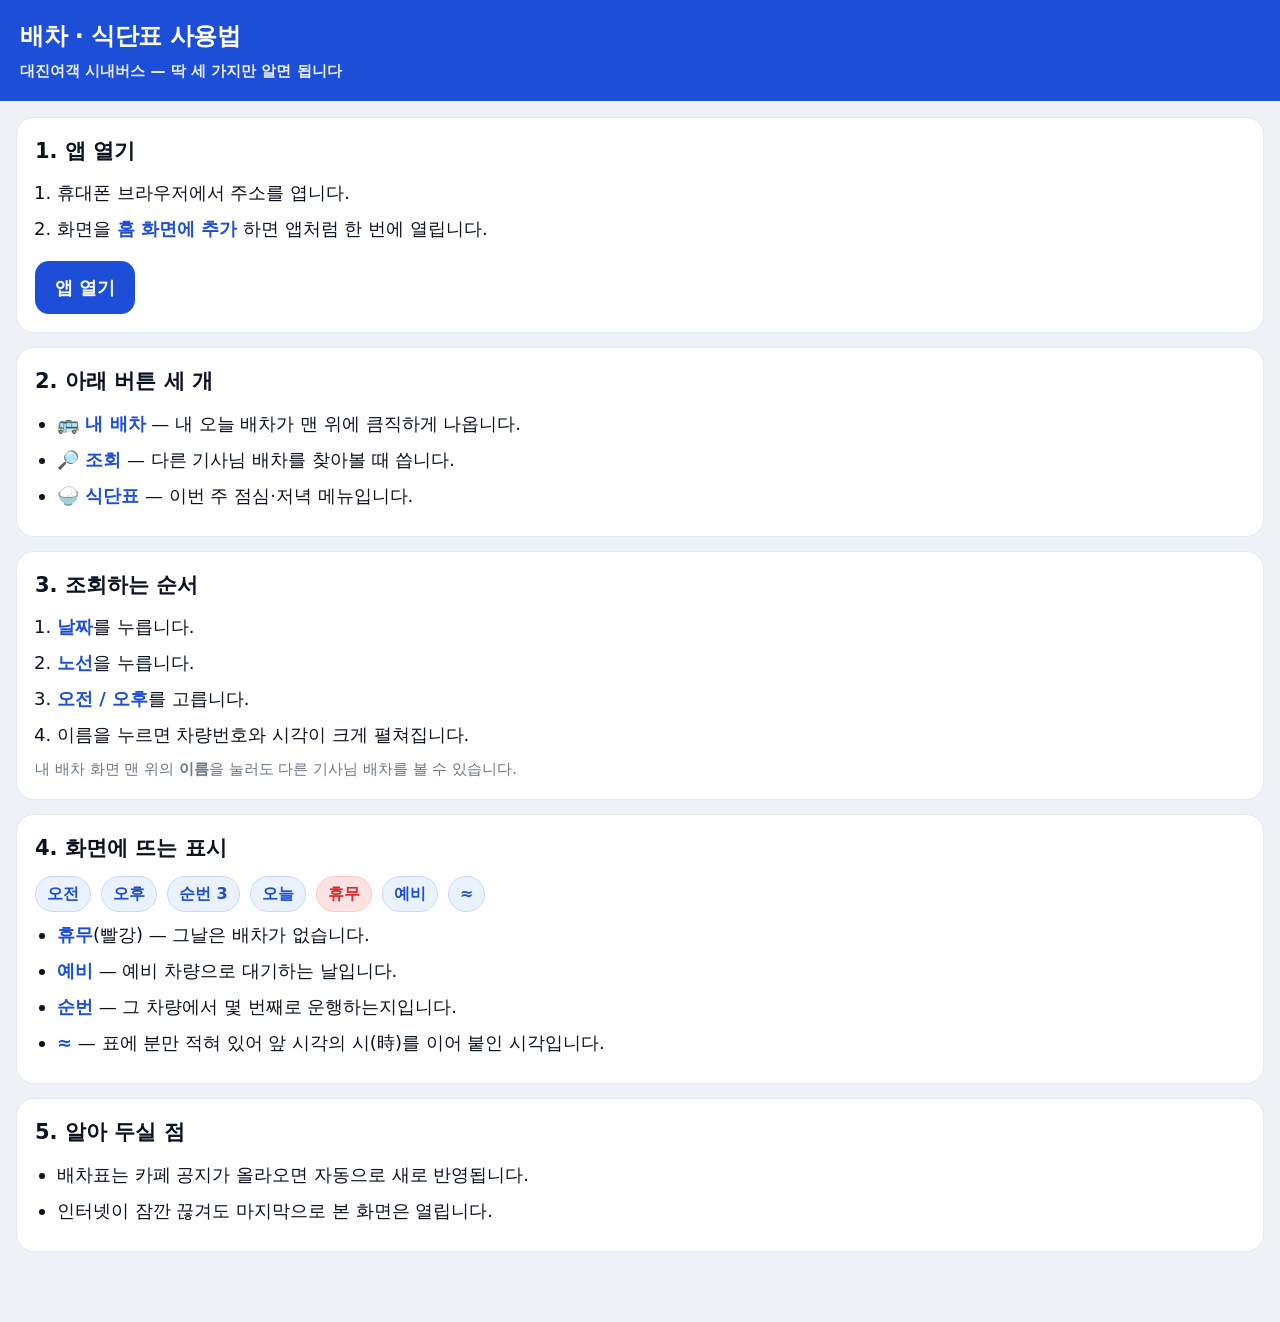
==== guide.html @ 8292a013 "사용 설명서 페이지 추가 (guide.html)" ====
<!DOCTYPE html>
<html lang="ko">
<head>
<meta charset="utf-8">
<meta name="viewport" content="width=device-width, initial-scale=1, viewport-fit=cover">
<title>사용 설명서 — 배차시간 및 식단표</title>
<meta name="theme-color" content="#1d4ed8">
<link rel="icon" href="icons/icon.svg" type="image/svg+xml">
<style>
:root{--bg:#eef1f6;--card:#fff;--line:#e4e9f2;--txt:#0b1220;--muted:#6b7688;--blue:#1d4ed8;--blue-bg:#eaf1ff;--blue-line:#c7d8ff;--red-bg:#fee2e2;--red:#dc2626}
*{box-sizing:border-box}
body{margin:0;background:var(--bg);color:var(--txt);font-family:-apple-system,BlinkMacSystemFont,"Apple SD Gothic Neo","Noto Sans KR","Malgun Gothic",system-ui,sans-serif;font-size:18px;line-height:1.5;padding-bottom:40px;-webkit-text-size-adjust:100%}
header{background:var(--blue);color:#fff;padding:calc(18px + env(safe-area-inset-top)) 20px 18px}
h1{margin:0;font-size:24px;font-weight:800;letter-spacing:-.5px}
header p{margin:6px 0 0;font-size:15px;opacity:.9;font-weight:600}
main{padding:16px}
section{background:var(--card);border:1px solid var(--line);border-radius:18px;padding:18px;margin-bottom:14px}
h2{margin:0 0 12px;font-size:21px;font-weight:800;display:flex;align-items:center;gap:8px}
ol,ul{margin:0;padding-left:22px}
li{margin:9px 0;font-size:18px}
li b{color:var(--blue)}
.badges{display:flex;flex-wrap:wrap;gap:10px;margin-top:4px}
.b{font-size:16px;font-weight:800;padding:5px 11px;border-radius:999px;background:var(--blue-bg);color:var(--blue);border:1px solid var(--blue-line);white-space:nowrap}
.b.off{background:var(--red-bg);color:var(--red);border-color:#fecaca}
.note{color:var(--muted);font-size:15px;margin:10px 0 0}
.dl{display:inline-block;background:var(--blue);color:#fff;text-decoration:none;font-weight:800;font-size:18px;padding:13px 20px;border-radius:14px;margin-top:10px}
</style>
</head>
<body>
<header>
  <h1>배차 · 식단표 사용법</h1>
  <p>대진여객 시내버스 — 딱 세 가지만 알면 됩니다</p>
</header>

<main>

<section>
  <h2>1. 앱 열기</h2>
  <ol>
    <li>휴대폰 브라우저에서 주소를 엽니다.</li>
    <li>화면을 <b>홈 화면에 추가</b> 하면 앱처럼 한 번에 열립니다.</li>
  </ol>
  <a class="dl" href="./">앱 열기</a>
</section>

<section>
  <h2>2. 아래 버튼 세 개</h2>
  <ul>
    <li><b>🚌 내 배차</b> — 내 오늘 배차가 맨 위에 큼직하게 나옵니다.</li>
    <li><b>🔎 조회</b> — 다른 기사님 배차를 찾아볼 때 씁니다.</li>
    <li><b>🍚 식단표</b> — 이번 주 점심·저녁 메뉴입니다.</li>
  </ul>
</section>

<section>
  <h2>3. 조회하는 순서</h2>
  <ol>
    <li><b>날짜</b>를 누릅니다.</li>
    <li><b>노선</b>을 누릅니다.</li>
    <li><b>오전 / 오후</b>를 고릅니다.</li>
    <li>이름을 누르면 차량번호와 시각이 크게 펼쳐집니다.</li>
  </ol>
  <p class="note">내 배차 화면 맨 위의 <b>이름</b>을 눌러도 다른 기사님 배차를 볼 수 있습니다.</p>
</section>

<section>
  <h2>4. 화면에 뜨는 표시</h2>
  <div class="badges">
    <span class="b">오전</span>
    <span class="b">오후</span>
    <span class="b">순번 3</span>
    <span class="b">오늘</span>
    <span class="b off">휴무</span>
    <span class="b">예비</span>
    <span class="b">≈</span>
  </div>
  <ul>
    <li><b>휴무</b>(빨강) — 그날은 배차가 없습니다.</li>
    <li><b>예비</b> — 예비 차량으로 대기하는 날입니다.</li>
    <li><b>순번</b> — 그 차량에서 몇 번째로 운행하는지입니다.</li>
    <li><b>≈</b> — 표에 분만 적혀 있어 앞 시각의 시(時)를 이어 붙인 시각입니다.</li>
  </ul>
</section>

<section>
  <h2>5. 알아 두실 점</h2>
  <ul>
    <li>배차표는 카페 공지가 올라오면 자동으로 새로 반영됩니다.</li>
    <li>인터넷이 잠깐 끊겨도 마지막으로 본 화면은 열립니다.</li>
  </ul>
</section>

</main>
</body>
</html>
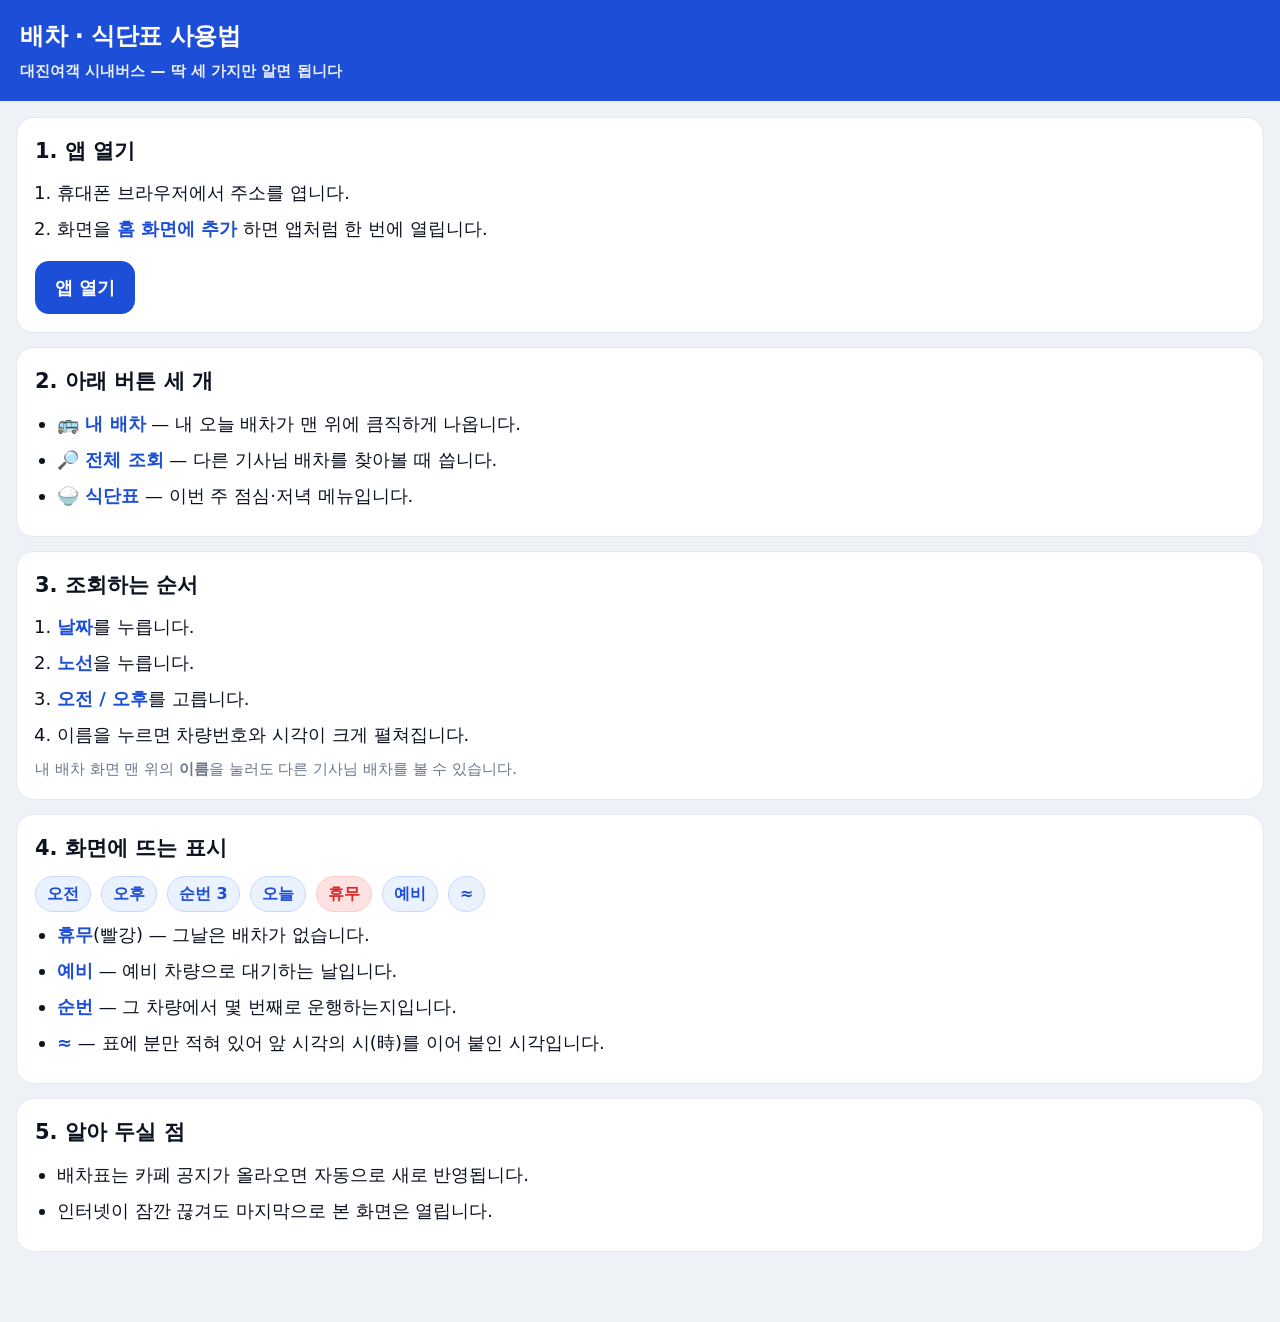
==== commit e028a55a: "배차 데이터 갱신 2026-11-18" ====
--- a/guide.html
+++ b/guide.html
@@ -47,7 +47,7 @@
   <h2>2. 아래 버튼 세 개</h2>
   <ul>
     <li><b>🚌 내 배차</b> — 내 오늘 배차가 맨 위에 큼직하게 나옵니다.</li>
-    <li><b>🔎 조회</b> — 다른 기사님 배차를 찾아볼 때 씁니다.</li>
+    <li><b>🔎 전체 조회</b> — 다른 기사님 배차를 찾아볼 때 씁니다.</li>
     <li><b>🍚 식단표</b> — 이번 주 점심·저녁 메뉴입니다.</li>
   </ul>
 </section>
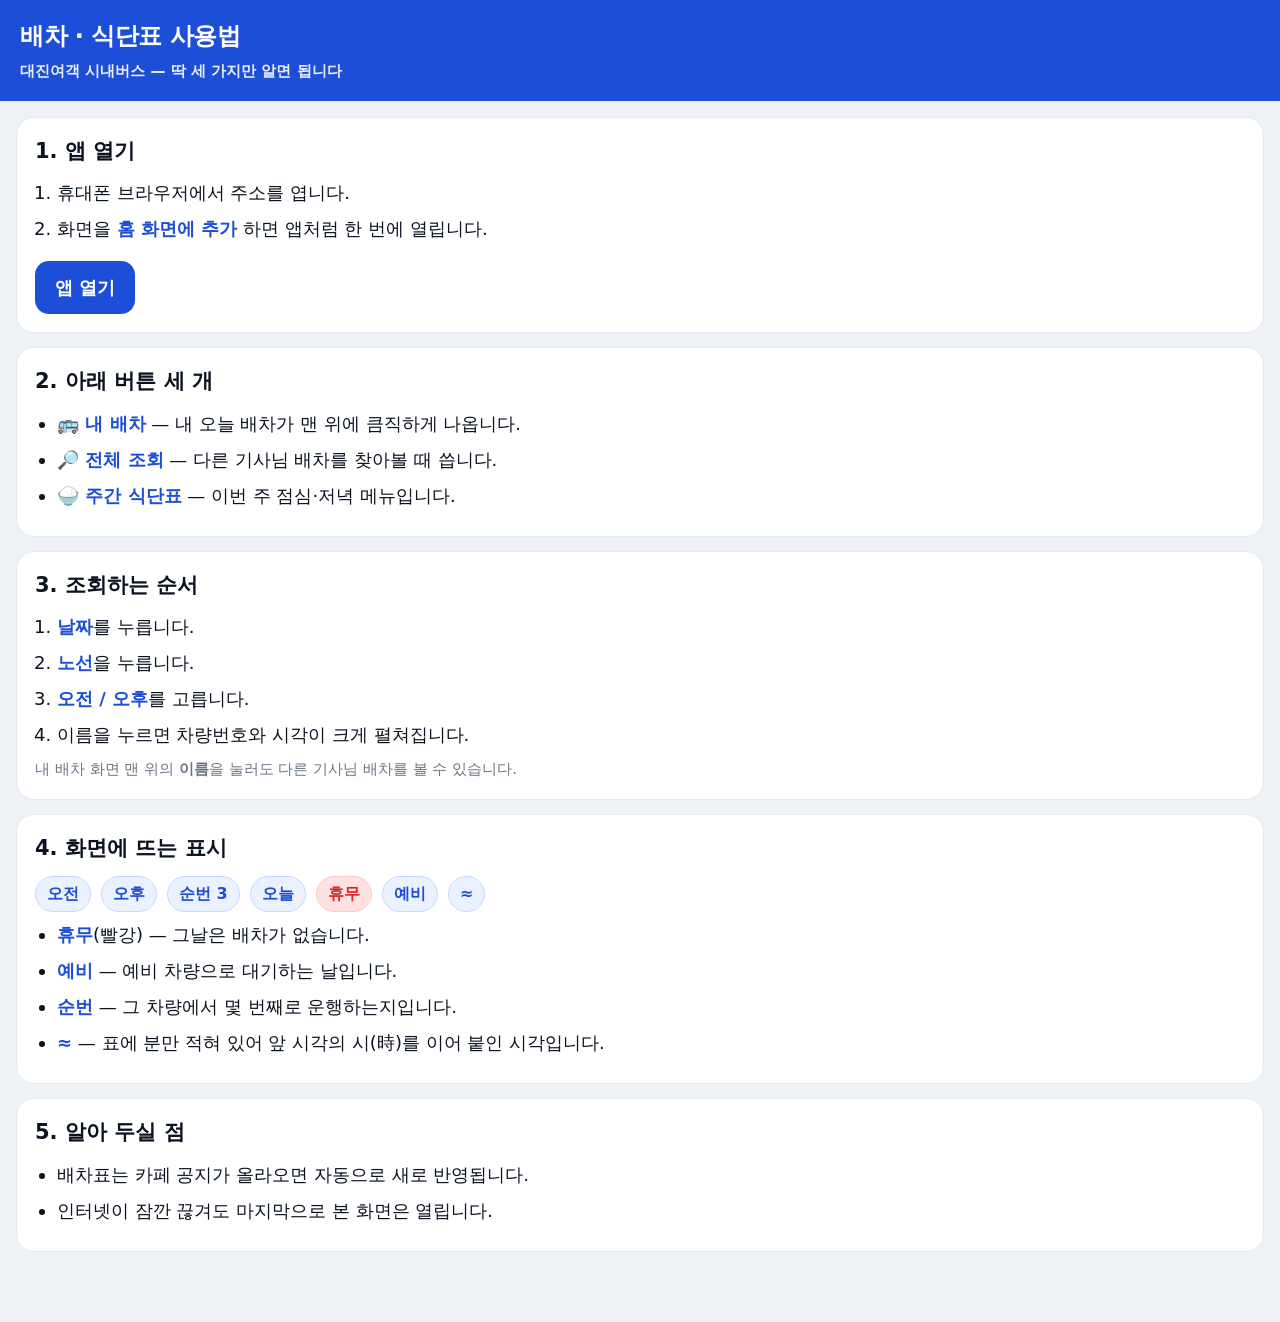
==== commit 7283cee8: "탭 문구 식단표 → 주간 식단표, 캐시 v57" ====
--- a/guide.html
+++ b/guide.html
@@ -48,7 +48,7 @@
   <ul>
     <li><b>🚌 내 배차</b> — 내 오늘 배차가 맨 위에 큼직하게 나옵니다.</li>
     <li><b>🔎 전체 조회</b> — 다른 기사님 배차를 찾아볼 때 씁니다.</li>
-    <li><b>🍚 식단표</b> — 이번 주 점심·저녁 메뉴입니다.</li>
+    <li><b>🍚 주간 식단표</b> — 이번 주 점심·저녁 메뉴입니다.</li>
   </ul>
 </section>
 
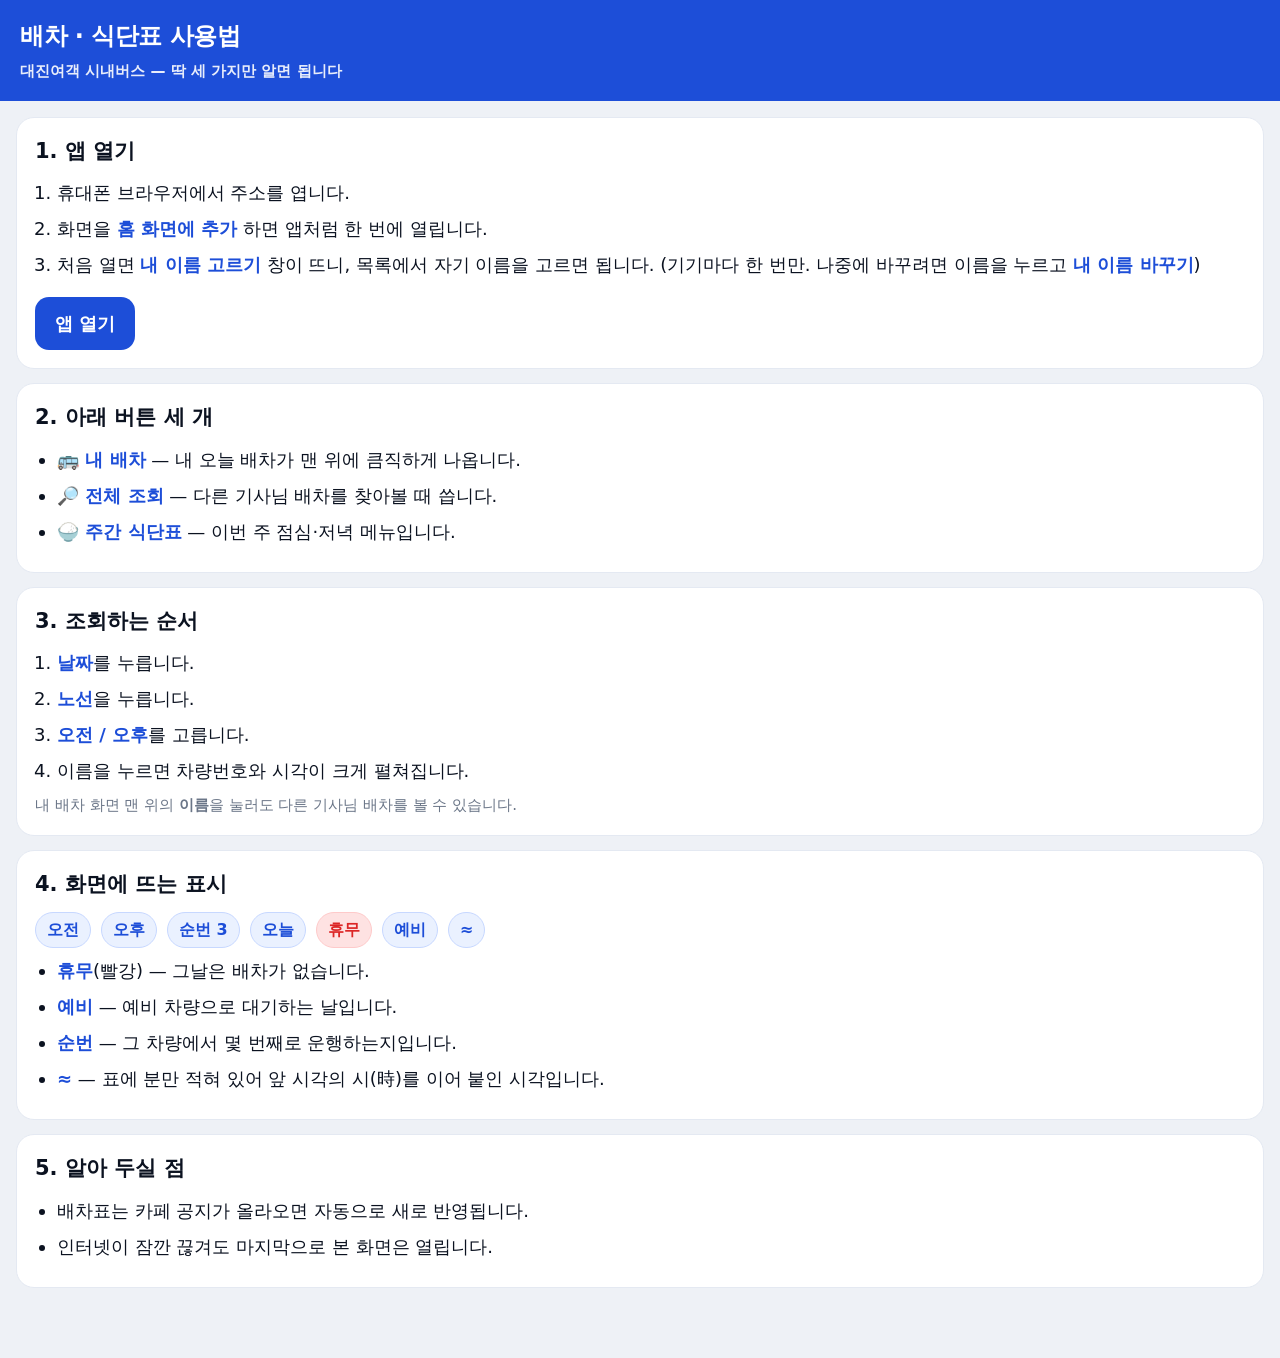
==== commit 7d28d9d6: "이름 고르기 전에는 남의 배차가 뜨지 않게 (v=69)" ====
--- a/guide.html
+++ b/guide.html
@@ -39,6 +39,8 @@
   <ol>
     <li>휴대폰 브라우저에서 주소를 엽니다.</li>
     <li>화면을 <b>홈 화면에 추가</b> 하면 앱처럼 한 번에 열립니다.</li>
+    <li>처음 열면 <b>내 이름 고르기</b> 창이 뜨니, 목록에서 자기 이름을 고르면 됩니다.
+      (기기마다 한 번만. 나중에 바꾸려면 이름을 누르고 <b>내 이름 바꾸기</b>)</li>
   </ol>
   <a class="dl" href="./">앱 열기</a>
 </section>
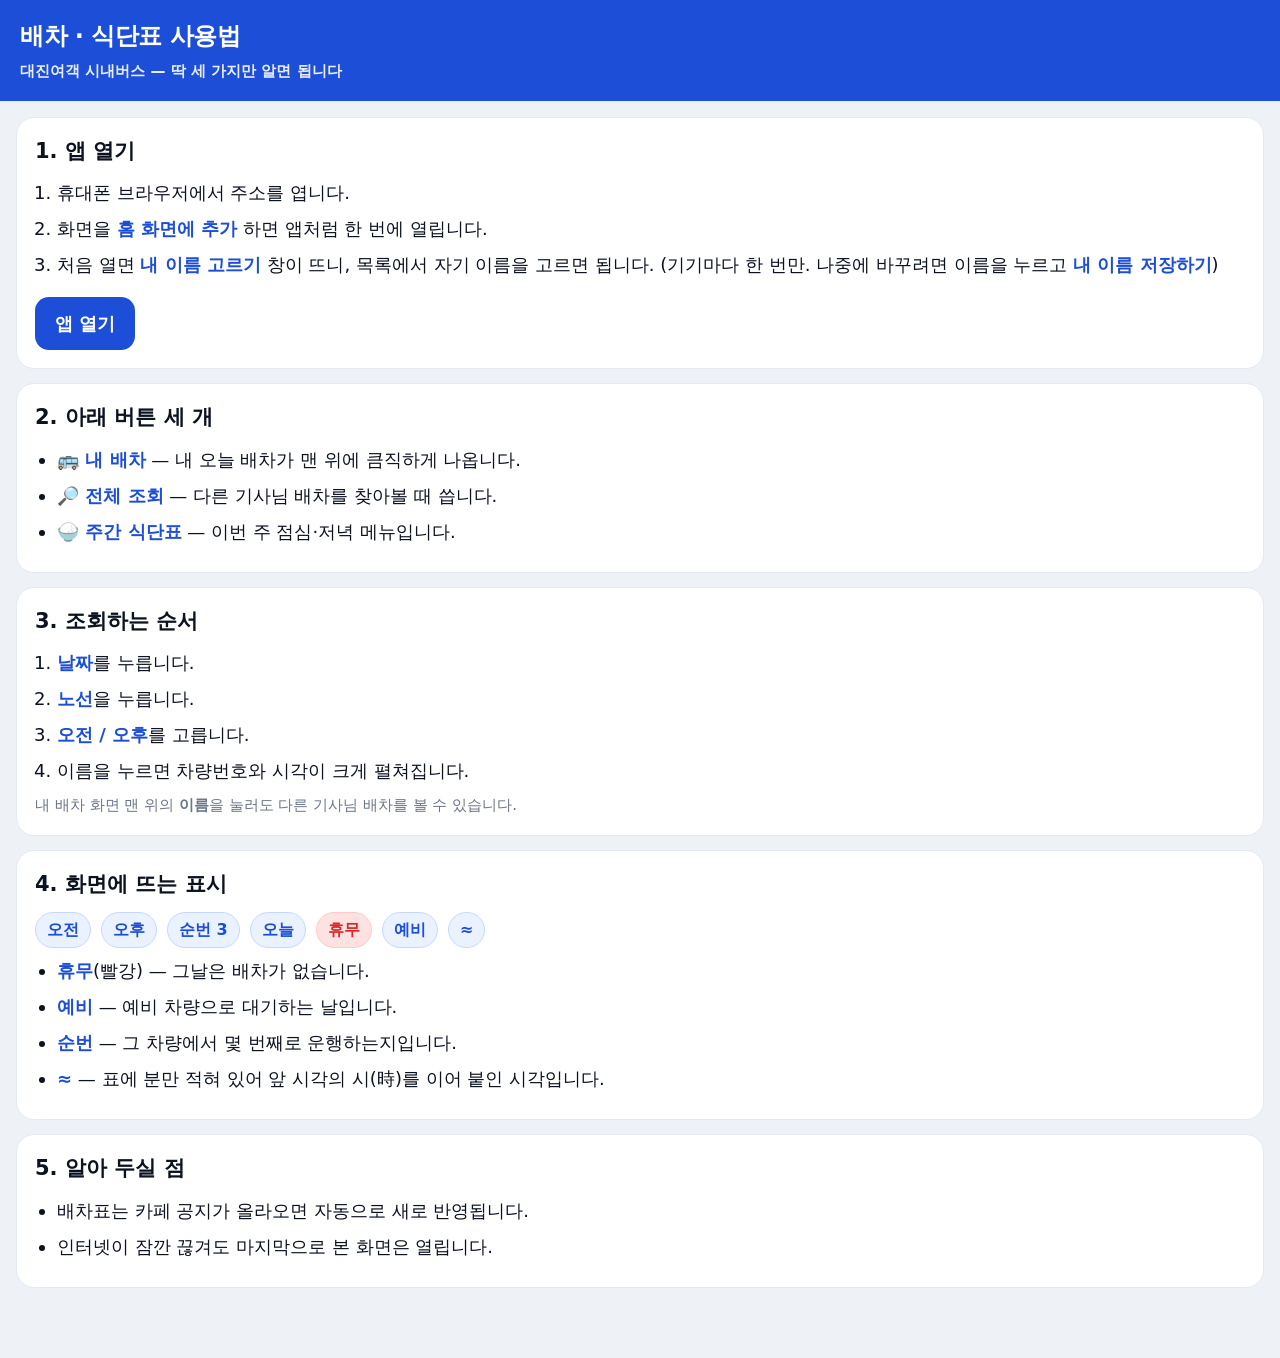
==== commit 98c45346: "버튼 문구를 '내 이름 저장하기'로 바꾸기 (v=85)" ====
--- a/guide.html
+++ b/guide.html
@@ -40,7 +40,7 @@
     <li>휴대폰 브라우저에서 주소를 엽니다.</li>
     <li>화면을 <b>홈 화면에 추가</b> 하면 앱처럼 한 번에 열립니다.</li>
     <li>처음 열면 <b>내 이름 고르기</b> 창이 뜨니, 목록에서 자기 이름을 고르면 됩니다.
-      (기기마다 한 번만. 나중에 바꾸려면 이름을 누르고 <b>내 이름 바꾸기</b>)</li>
+      (기기마다 한 번만. 나중에 바꾸려면 이름을 누르고 <b>내 이름 저장하기</b>)</li>
   </ol>
   <a class="dl" href="./">앱 열기</a>
 </section>
